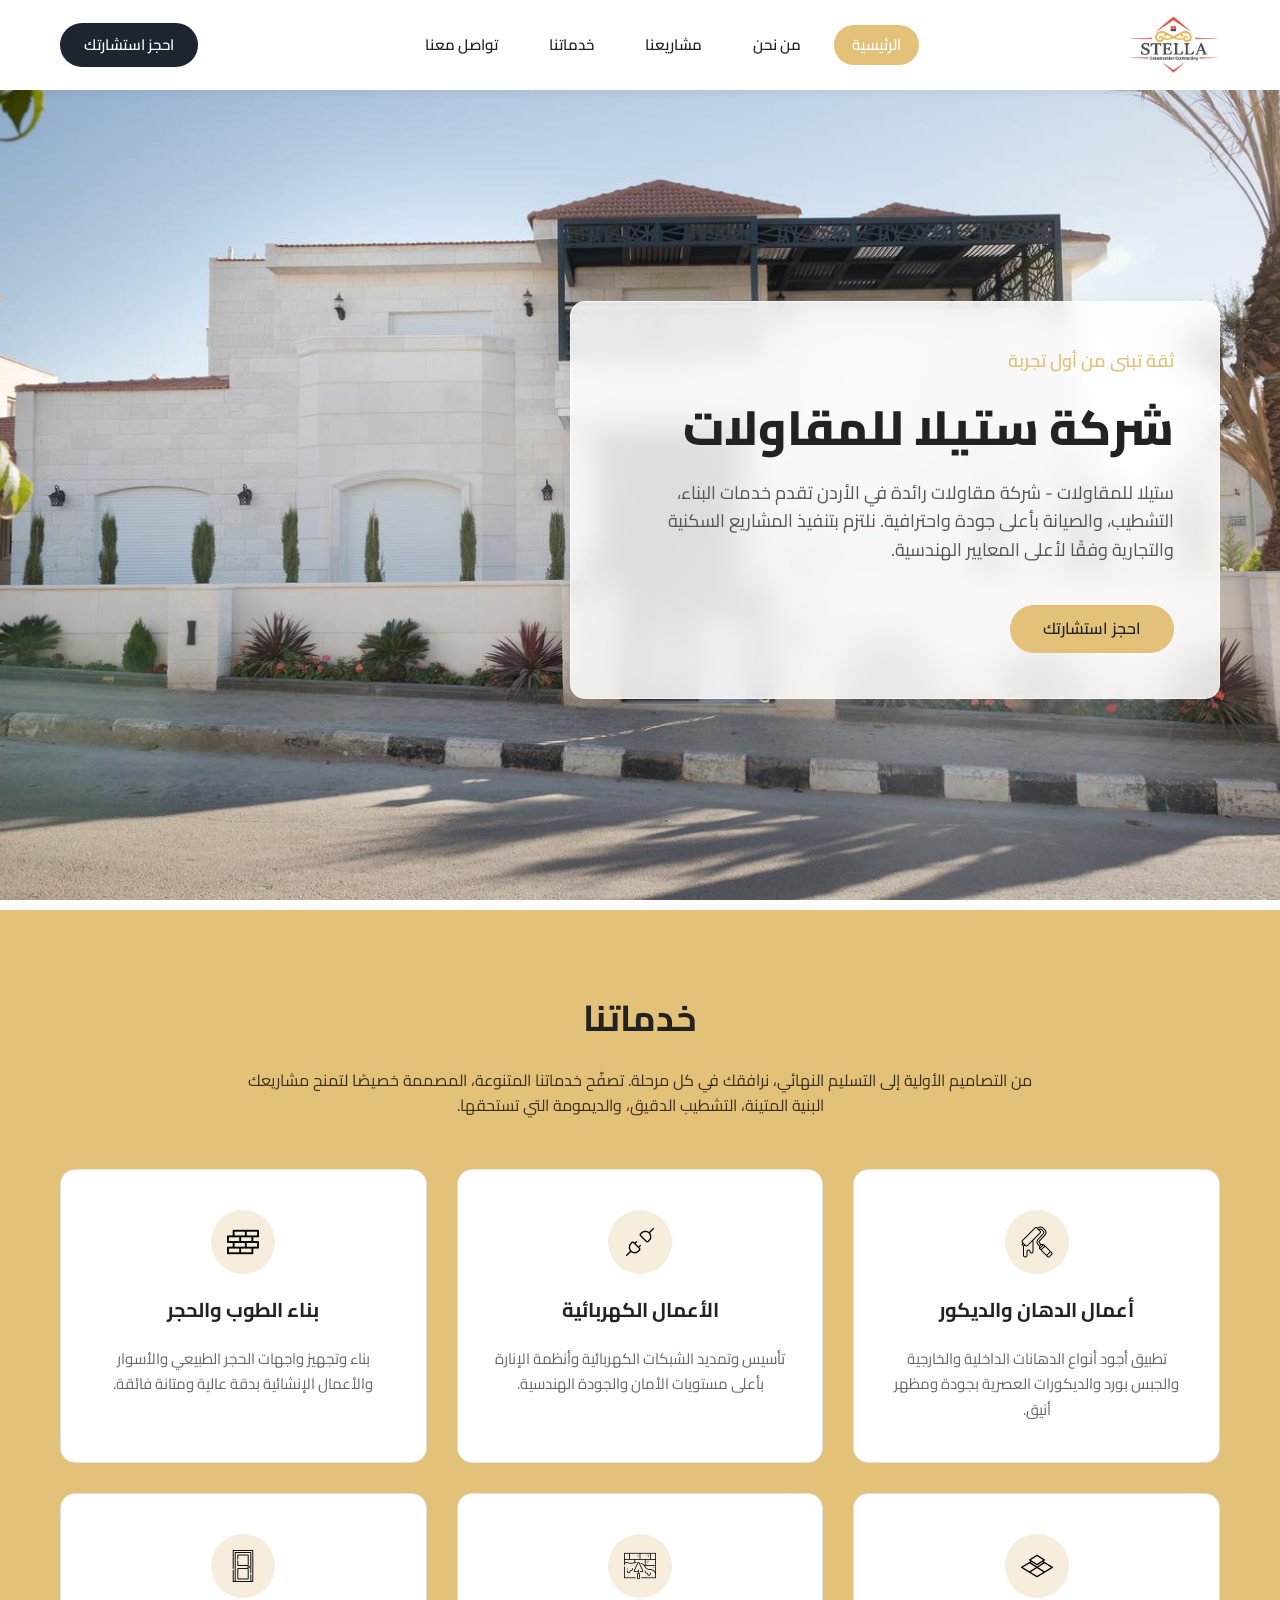
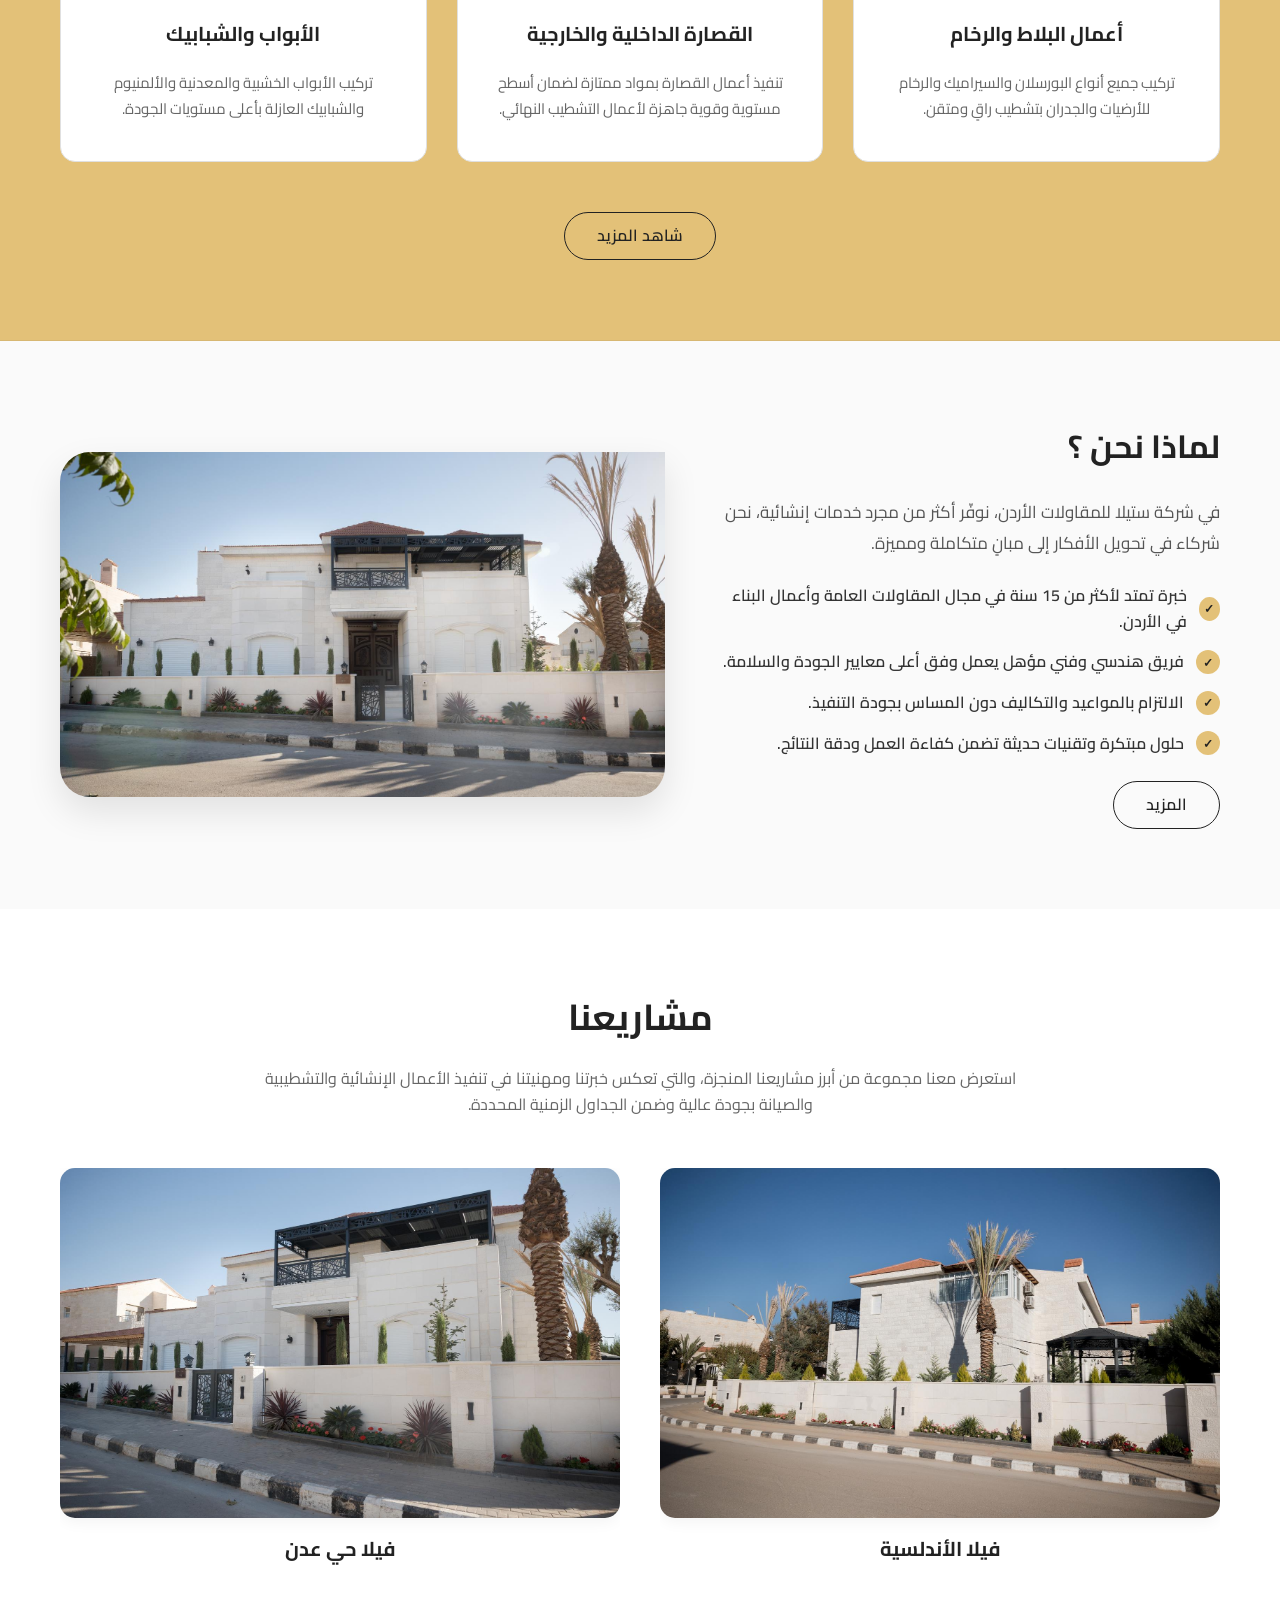
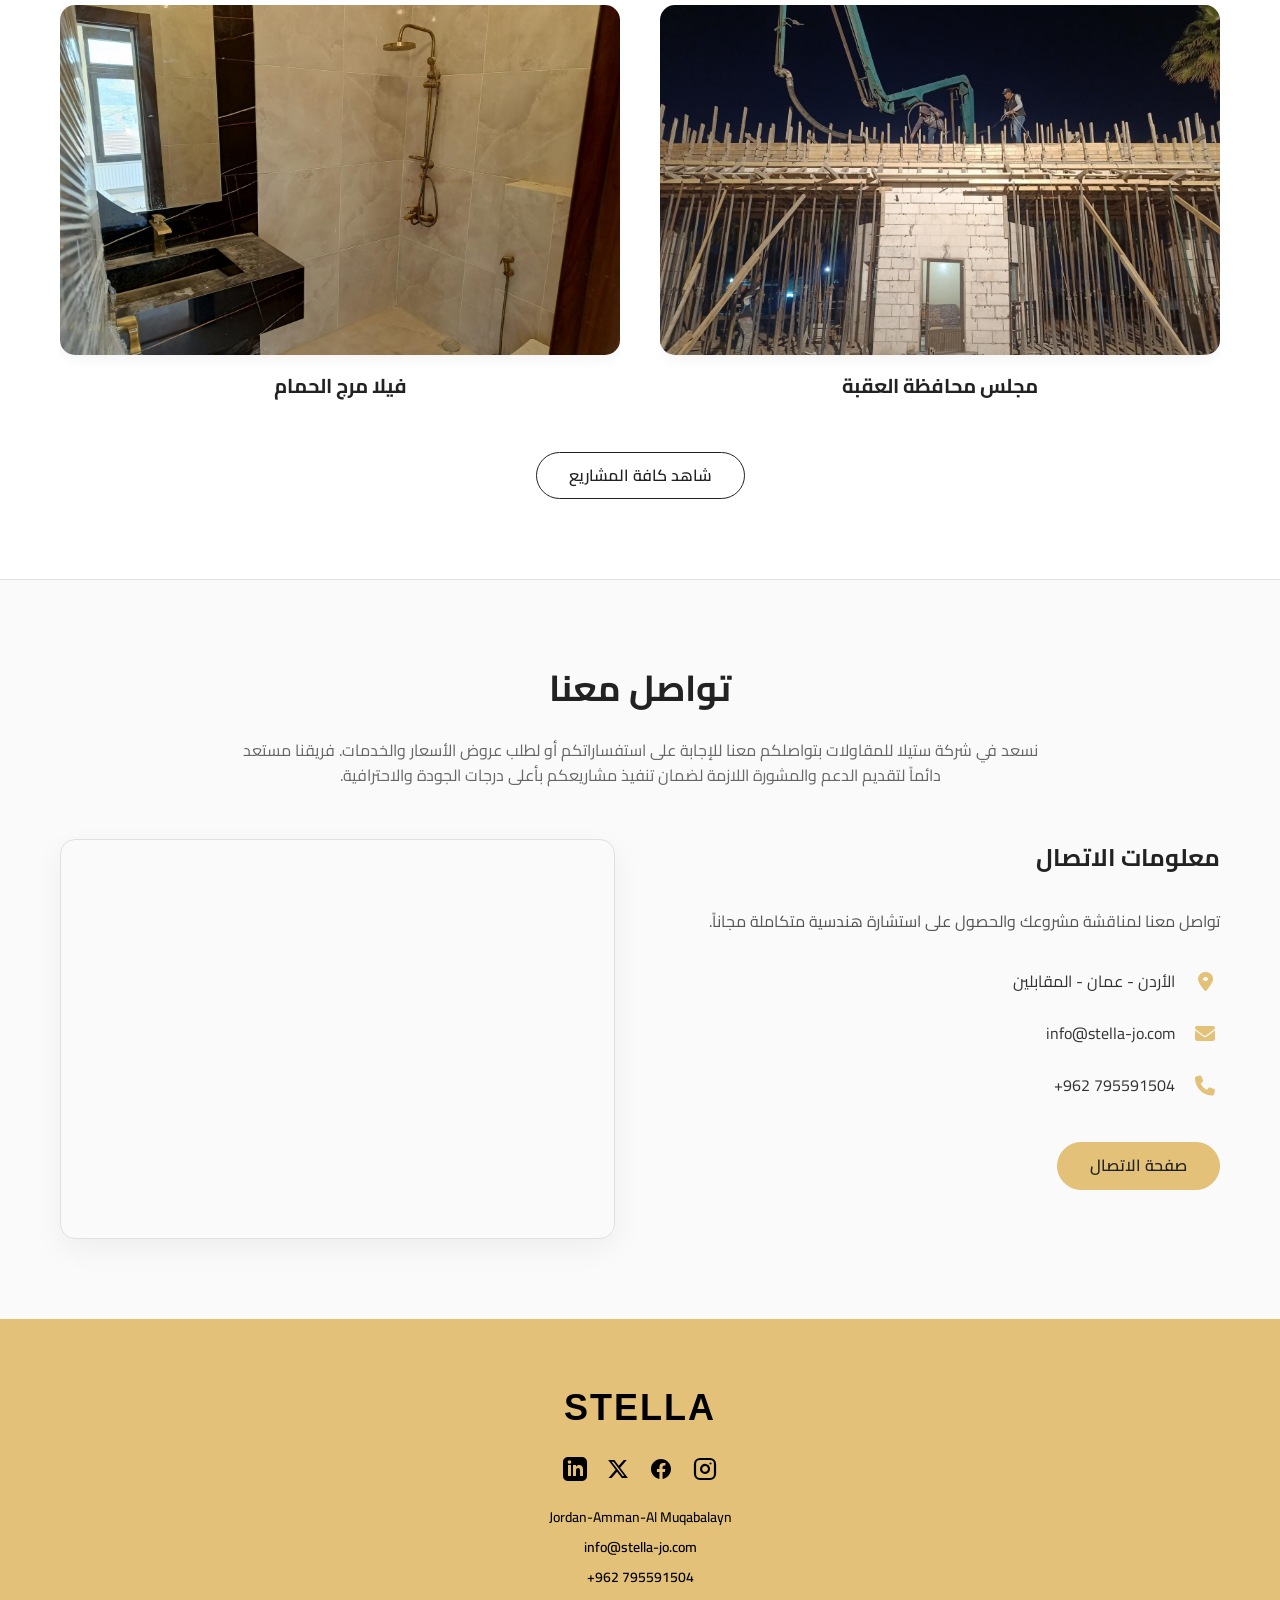
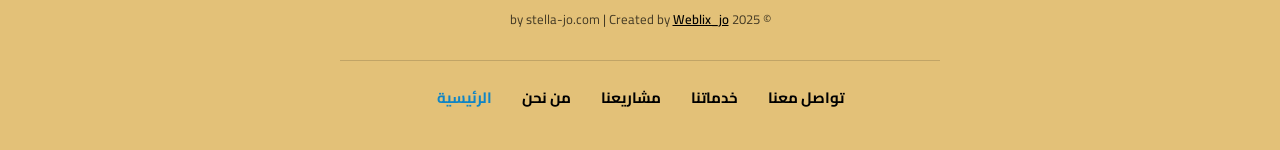
==== index.html @ 6f38a1fe "first commit" ====
<!DOCTYPE html>
<html lang="ar" dir="rtl">
<head>
    <meta charset="UTF-8">
    <meta name="google-site-verification" content="pe7D3dU-62Nb_rDDzUlUPhvnsoC9Uukw9pT2M3aOP5E" />
    <!-- SEO & Canonical Link -->
    <link rel="canonical" href="https://stella-jo.com/">

    <!-- Open Graph / Facebook -->
    <meta property="og:type" content="website">
    <meta property="og:url" content="https://stella-jo.com/">
    <meta property="og:title" content="ستيلا للمقاولات | stella contracting">
    <meta property="og:description" content="ستيلا للمقاولات خبرة موثوقة في بناء الفلل، صيانة المباني، وتنفيذ المشاريع و المقاولات العامة بجودة عالية، مما يجعلها من أفضل شركات المقاولات بالأردن">
    <meta property="og:image" content="https://stella-jo.com/assets/images/logo.png">

    <!-- Twitter -->
    <meta property="twitter:card" content="summary_large_image">
    <meta property="twitter:url" content="https://stella-jo.com/">
    <meta property="twitter:title" content="ستيلا للمقاولات | stella contracting">
    <meta property="twitter:description" content="ستيلا للمقاولات خبرة موثوقة في بناء الفلل، صيانة المباني، وتنفيذ المشاريع و المقاولات العامة بجودة عالية، مما يجعلها من أفضل شركات المقاولات بالأردن">
    <meta property="twitter:image" content="https://stella-jo.com/assets/images/logo.png">
    <!-- JSON-LD Structured Data (LocalBusiness Schema) -->
    <script type="application/ld+json">
    {
      "@context": "https://schema.org",
      "@type": "LocalBusiness",
      "name": "شركة ستيلا للمقاولات العامة",
      "image": "https://stella-jo.com/assets/images/logo.png",
      "url": "https://stella-jo.com/",
      "telephone": "+962795591504",
      "email": "info@stella-jo.com",
      "priceRange": "$$",
      "address": {
        "@type": "PostalAddress",
        "streetAddress": "المقابلين",
        "addressLocality": "عمان",
        "addressCountry": "JO"
      },
      "geo": {
        "@type": "GeoCoordinates",
        "latitude": 31.91718,
        "longitude": 35.93343
      },
      "openingHoursSpecification": {
        "@type": "OpeningHoursSpecification",
        "dayOfWeek": [
          "Saturday",
          "Sunday",
          "Monday",
          "Tuesday",
          "Wednesday",
          "Thursday"
        ],
        "opens": "08:00",
        "closes": "17:00"
      },
      "sameAs": [
        "https://www.facebook.com",
        "https://www.instagram.com",
        "https://www.linkedin.com"
      ]
    }
    </script>
    <meta name="viewport" content="width=device-width, initial-scale=1.0">
    <title>ستيلا للمقاولات | stella contracting</title>
    <meta name="description" content="ستيلا للمقاولات خبرة موثوقة في بناء الفلل، صيانة المباني، وتنفيذ المشاريع و المقاولات العامة بجودة عالية، مما يجعلها من أفضل شركات المقاولات بالأردن">
    <link rel="icon" type="image/png" href="assets/images/logo.png">
    
    <!-- CSS Style -->
    <link rel="stylesheet" href="index.css">
    
    <!-- FontAwesome for Icons -->
    <link rel="stylesheet" href="https://cdnjs.cloudflare.com/ajax/libs/font-awesome/6.4.0/css/all.min.css">
</head>
<body>

    <!-- Header Navigation -->
    <header>
        <div class="container nav-container">
            <div class="logo">
                <a href="index.html">
                    <img src="assets/images/logo.png" alt="ستيلا للمقاولات">
                </a>
            </div>
            
            <button class="nav-toggle" aria-label="Toggle Navigation">
                <span></span>
                <span></span>
                <span></span>
            </button>
            
            <nav class="nav-menu">
                <a href="index.html" class="nav-link active">الرئيسية</a>
                <a href="about-us.html" class="nav-link">من نحن</a>
                <a href="our-project.html" class="nav-link">مشاريعنا</a>
                <a href="services.html" class="nav-link">خدماتنا</a>
                <a href="countact-us.html" class="nav-link">تواصل معنا</a>
            </nav>

            <div class="header-btn">
                <a href="countact-us.html" class="btn-header">احجز استشارتك</a>
            </div>
        </div>
    </header>

    <!-- Hero Section -->
    <section class="hero">
        <div class="container">
            <div class="hero-content">
                <span class="hero-tagline">ثقة تبنى من أول تجربة</span>
                <h1 class="hero-title">شركة ستيلا للمقاولات</h1>
                <p class="hero-description">ستيلا للمقاولات - شركة مقاولات رائدة في الأردن تقدم خدمات البناء، التشطيب، والصيانة بأعلى جودة واحترافية. نلتزم بتنفيذ المشاريع السكنية والتجارية وفقًا لأعلى المعايير الهندسية.</p>
                <div>
                    <a href="countact-us.html" class="btn btn-accent">احجز استشارتك</a>
                </div>
            </div>
        </div>
    </section>

    <!-- Services Section -->
    <section class="services-section">
        <div class="container">
            <h2 class="section-title">خدماتنا</h2>
            <p class="section-subtitle">من التصاميم الأولية إلى التسليم النهائي، نرافقك في كل مرحلة. تصفّح خدماتنا المتنوعة، المصممة خصيصًا لتمنح مشاريعك البنية المتينة، التشطيب الدقيق، والديمومة التي تستحقها.</p>
            
            <div class="services-grid">
                <a href="services.html#painting-decor" class="service-card">
                    <div class="service-icon">
                        <img loading="lazy" src="assets/images/paint-roller.png" alt="أعمال الدهان والديكور">
                    </div>
                    <h3 class="service-title">أعمال الدهان والديكور</h3>
                    <p class="service-description">تطبيق أجود أنواع الدهانات الداخلية والخارجية والجبس بورد والديكورات العصرية بجودة ومظهر أنيق.</p>
                </a>
                
                <a href="services.html#mep-works" class="service-card">
                    <div class="service-icon">
                        <img loading="lazy" src="assets/images/plug.png" alt="الأعمال الكهربائية">
                    </div>
                    <h3 class="service-title">الأعمال الكهربائية</h3>
                    <p class="service-description">تأسيس وتمديد الشبكات الكهربائية وأنظمة الإنارة بأعلى مستويات الأمان والجودة الهندسية.</p>
                </a>
                
                <a href="services.html#stone-masonry" class="service-card">
                    <div class="service-icon">
                        <img loading="lazy" src="assets/images/brick-wall.png" alt="بناء الطوب والحجر">
                    </div>
                    <h3 class="service-title">بناء الطوب والحجر</h3>
                    <p class="service-description">بناء وتجهيز واجهات الحجر الطبيعي والأسوار والأعمال الإنشائية بدقة عالية ومتانة فائقة.</p>
                </a>
                
                <a href="services.html#tiling-marble" class="service-card">
                    <div class="service-icon">
                        <img loading="lazy" src="assets/images/tiles.png" alt="أعمال البلاط والرخام">
                    </div>
                    <h3 class="service-title">أعمال البلاط والرخام</h3>
                    <p class="service-description">تركيب جميع أنواع البورسلان والسيراميك والرخام للأرضيات والجدران بتشطيب راقٍ ومتقن.</p>
                </a>
                
                <a href="services.html#plastering-works" class="service-card">
                    <div class="service-icon">
                        <img loading="lazy" src="assets/images/plastering.png" alt="القصارة الداخلية والخارجية">
                    </div>
                    <h3 class="service-title">القصارة الداخلية والخارجية</h3>
                    <p class="service-description">تنفيذ أعمال القصارة بمواد ممتازة لضمان أسطح مستوية وقوية جاهزة لأعمال التشطيب النهائي.</p>
                </a>
                
                <a href="services.html#doors-windows" class="service-card">
                    <div class="service-icon">
                        <img loading="lazy" src="assets/images/door.png" alt="الأبواب والشبابيك">
                    </div>
                    <h3 class="service-title">الأبواب والشبابيك</h3>
                    <p class="service-description">تركيب الأبواب الخشبية والمعدنية والألمنيوم والشبابيك العازلة بأعلى مستويات الجودة.</p>
                </a>
            </div>
            
            <div style="text-align: center; margin-top: 50px;">
                <a href="services.html" class="btn">شاهد المزيد</a>
            </div>
        </div>
    </section>

    <!-- Why Us Section -->
    <section class="why-us-section" style="background-color: var(--bg-light);">
        <div class="container why-us-container">
            <div class="why-us-content">
                <h2 class="why-us-title">لماذا نحن ؟</h2>
                <p class="why-us-text">في شركة ستيلا للمقاولات الأردن، نوفّر أكثر من مجرد خدمات إنشائية، نحن شركاء في تحويل الأفكار إلى مبانٍ متكاملة ومميزة.</p>
                <div class="why-us-list">
                    <div class="why-us-list-item">خبرة تمتد لأكثر من 15 سنة في مجال المقاولات العامة وأعمال البناء في الأردن.</div>
                    <div class="why-us-list-item">فريق هندسي وفني مؤهل يعمل وفق أعلى معايير الجودة والسلامة.</div>
                    <div class="why-us-list-item">الالتزام بالمواعيد والتكاليف دون المساس بجودة التنفيذ.</div>
                    <div class="why-us-list-item">حلول مبتكرة وتقنيات حديثة تضمن كفاءة العمل ودقة النتائج.</div>
                </div>
                <div>
                    <a href="about-us.html" class="btn">المزيد</a>
                </div>
            </div>
            
            <div class="why-us-image">
                <img loading="lazy" src="assets/images/why-us.jpg" alt="لماذا ستيلا للمقاولات">
            </div>
        </div>
    </section>

    <!-- Projects Section -->
    <section class="projects-section">
        <div class="container">
            <h2 class="section-title">مشاريعنا</h2>
            <p class="section-subtitle">استعرض معنا مجموعة من أبرز مشاريعنا المنجزة، والتي تعكس خبرتنا ومهنيتنا في تنفيذ الأعمال الإنشائية والتشطيبية والصيانة بجودة عالية وضمن الجداول الزمنية المحددة.</p>
            
            <div class="projects-grid">
                <a href="our-project.html" class="project-card">
                    <div class="project-image">
                        <img loading="lazy" src="assets/images/project-andalusya.jpg" alt="فيلا الأندلسية">
                    </div>
                    <h3 class="project-title">فيلا الأندلسية</h3>
                </a>
                
                <a href="our-project.html" class="project-card">
                    <div class="project-image">
                        <img loading="lazy" src="assets/images/project-aden.jpg" alt="فيلا حي عدن">
                    </div>
                    <h3 class="project-title">فيلا حي عدن</h3>
                </a>
                
                <a href="our-project.html" class="project-card">
                    <div class="project-image">
                        <img loading="lazy" src="assets/images/project-aqaba.jpg" alt="مجلس محافظة العقبة">
                    </div>
                    <h3 class="project-title">مجلس محافظة العقبة</h3>
                </a>
                
                <a href="our-project.html" class="project-card">
                    <div class="project-image">
                        <img loading="lazy" src="assets/images/project-marj-hamam.jpg" alt="فيلا مرج الحمام">
                    </div>
                    <h3 class="project-title">فيلا مرج الحمام</h3>
                </a>
            </div>
            
            <div style="text-align: center; margin-top: 50px;">
                <a href="our-project.html" class="btn">شاهد كافة المشاريع</a>
            </div>
        </div>
    </section>

    <!-- Contact Section -->
    <section class="contact-section" style="background-color: var(--bg-light); border-top: 1px solid var(--border-color);">
        <div class="container">
            <h2 class="section-title">تواصل معنا</h2>
            <p class="section-subtitle">نسعد في شركة ستيلا للمقاولات بتواصلكم معنا للإجابة على استفساراتكم أو لطلب عروض الأسعار والخدمات. فريقنا مستعد دائماً لتقديم الدعم والمشورة اللازمة لضمان تنفيذ مشاريعكم بأعلى درجات الجودة والاحترافية.</p>
            
            <div class="contact-container">
                <div class="contact-info-side">
                    <h3 style="font-size: 24px; font-weight: 700; color: var(--primary-color);">معلومات الاتصال</h3>
                    <p class="contact-text">تواصل معنا لمناقشة مشروعك والحصول على استشارة هندسية متكاملة مجاناً.</p>
                    
                    <div class="contact-details">
                        <div class="contact-detail-item">
                            <span class="contact-detail-icon"><i class="fa-solid fa-location-dot"></i></span>
                            <span>الأردن - عمان - المقابلين</span>
                        </div>
                        <div class="contact-detail-item">
                            <span class="contact-detail-icon"><i class="fa-solid fa-envelope"></i></span>
                            <a href="mailto:info@stella-jo.com">info@stella-jo.com</a>
                        </div>
                        <div class="contact-detail-item">
                            <span class="contact-detail-icon"><i class="fa-solid fa-phone"></i></span>
                            <a href="tel:+962795591504" style="direction: ltr; display: inline-block;">+962 795591504</a>
                        </div>
                    </div>
                    
                    <div style="margin-top: 10px;">
                        <a href="countact-us.html" class="btn btn-accent">صفحة الاتصال</a>
                    </div>
                </div>
                
                <div class="map-container">
                    <!-- Standard Embedded Map for المقابلين/Amman near AlHanan hospital -->
                    <iframe src="https://www.google.com/maps/embed?pb=!1m18!1m12!1m3!1d3386.443187216654!2d35.9189033!3d31.9216091!2m3!1f0!2f0!3f0!3m2!1i1024!2i768!4f13.1!3m3!1m2!1s0x151b17d84d166827%3A0xe5c35ca9de40b466!2z2KfZhNmF2YLYp9io2YTZitmG2YAg2LnZhdmD2KfZhtiMINin2YTYo9ix2K_ZhtmK!5e0!3m2!1sar!2sjo!4v1719875151504!5m2!1sar!2sjo" allowfullscreen="" loading="lazy" referrerpolicy="no-referrer-when-downgrade"></iframe>
                </div>
            </div>
        </div>
    </section>

    <!-- Footer -->
    <footer></footer>

    <!-- Navigation & Scroll Script -->
    <script>
        // Mobile Menu toggle
        const navToggle = document.querySelector('.nav-toggle');
        const navMenu = document.querySelector('.nav-menu');
        
        navToggle.addEventListener('click', () => {
            navMenu.classList.toggle('active');
            navToggle.classList.toggle('active');
        });
        
        document.addEventListener('click', (e) => {
            if (!navToggle.contains(e.target) && !navMenu.contains(e.target)) {
                navMenu.classList.remove('active');
                navToggle.classList.remove('active');
            }
        });

        // Smart Header scroll reveal
        let lastScrollY = window.scrollY;
        const header = document.querySelector('header');
        
        window.addEventListener('scroll', () => {
            if (window.scrollY > lastScrollY && window.scrollY > 150) {
                // Scroll Down - hide header
                header.classList.add('header-hidden');
            } else {
                // Scroll Up - show header
                header.classList.remove('header-hidden');
            }
            lastScrollY = window.scrollY;
        });
    </script>
    <script src="footer.js"></script>
</body>
</html>
---- index.css ----
@import url('https://fonts.googleapis.com/css2?family=Cairo:wght@300;400;500;600;700;800&display=swap');

/* Global variables */
:root {
    --primary-color: #222222;
    --accent-color: #e3c178;
    --accent-light: #f7eddc;
    --text-color: #333333;
    --bg-white: #ffffff;
    --bg-light: #fafafa;
    --border-color: #e0e0e0;
    --font-family: 'Cairo', sans-serif;
    --transition-speed: 0.3s;
    --border-radius-lg: 30px;
    --border-radius-md: 15px;
    --border-radius-sm: 8px;
}

/* Base resets */
html {
    scroll-behavior: smooth;
}

* {
    margin: 0;
    padding: 0;
    box-sizing: border-box;
    font-family: var(--font-family);
}

body {
    color: var(--text-color);
    background-color: var(--bg-white);
    line-height: 1.6;
    direction: rtl;
    text-align: right;
    padding-top: 90px;
}

input, select, textarea, button {
    font-family: var(--font-family);
}

a {
    color: inherit;
    text-decoration: none;
    transition: all var(--transition-speed) ease;
}

ul {
    list-style: none;
}

img {
    max-width: 100%;
    height: auto;
    display: block;
}

.container {
    width: 100%;
    max-width: 1200px;
    margin: 0 auto;
    padding: 0 20px;
}

section {
    padding: 80px 0;
}

/* Header & Navigation */
header {
    background-color: var(--bg-white);
    box-shadow: 0 2px 10px rgba(0, 0, 0, 0.05);
    position: fixed;
    top: 0;
    left: 0;
    width: 100%;
    z-index: 1000;
    transition: transform 0.4s cubic-bezier(0.16, 1, 0.3, 1);
}

header.header-hidden {
    transform: translateY(-100%);
}

.nav-container {
    display: flex;
    justify-content: space-between;
    align-items: center;
    height: 90px;
}

.logo a {
    display: flex;
    align-items: center;
}

.logo img {
    height: 65px;
    width: auto;
    object-fit: contain;
}

.nav-menu {
    display: flex;
    align-items: center;
    gap: 15px;
}

.nav-link {
    font-size: 15px;
    font-weight: 600;
    color: var(--primary-color);
    padding: 8px 18px;
    border-radius: 50px;
    transition: all var(--transition-speed) ease;
}

.nav-link:hover {
    color: var(--accent-color);
}

.nav-link.active {
    background-color: var(--accent-color);
    color: var(--bg-white) !important;
}

.header-btn {
    display: flex;
    justify-content: flex-end;
}

.btn-header {
    display: inline-block;
    padding: 10px 24px;
    background-color: #1e2530; /* dark navy background from screenshot */
    color: var(--bg-white);
    font-size: 15px;
    font-weight: 600;
    border-radius: 50px;
    transition: all var(--transition-speed) ease;
}

.btn-header:hover {
    background-color: var(--accent-color);
    color: var(--primary-color);
}

.nav-toggle {
    display: none;
    flex-direction: column;
    gap: 6px;
    cursor: pointer;
    background: none;
    border: none;
}

.nav-toggle span {
    display: block;
    width: 28px;
    height: 3px;
    background-color: var(--primary-color);
    transition: all var(--transition-speed) ease;
}

/* Buttons */
.btn {
    display: inline-block;
    padding: 10px 32px;
    border: 1px solid var(--primary-color);
    border-radius: 50px;
    font-size: 16px;
    font-weight: 600;
    background-color: transparent;
    color: var(--primary-color);
    cursor: pointer;
    transition: all var(--transition-speed) ease;
    text-align: center;
}

.btn:hover {
    background-color: var(--primary-color);
    color: var(--bg-white);
}

.btn-accent {
    background-color: var(--accent-color);
    border-color: var(--accent-color);
    color: var(--primary-color);
}

.btn-accent:hover {
    background-color: var(--primary-color);
    border-color: var(--primary-color);
    color: var(--bg-white);
}

/* Titles */
.section-title {
    font-size: 36px;
    font-weight: 700;
    color: var(--primary-color);
    margin-bottom: 20px;
    text-align: center;
    position: relative;
}

.section-subtitle {
    font-size: 16px;
    color: #666666;
    max-width: 800px;
    margin: 0 auto 50px auto;
    text-align: center;
}

/* Hero Section */
.hero {
    background-color: var(--bg-light);
    padding: 120px 0;
    min-height: calc(100vh - 80px);
    display: flex;
    align-items: center;
    background-image: url('assets/images/why-us.jpg');
    background-size: cover;
    background-position: center;
    background-attachment: fixed;
}

.hero-content {
    max-width: 650px;
    display: flex;
    flex-direction: column;
    gap: 20px;
    background-color: rgba(255, 255, 255, 0.85);
    backdrop-filter: blur(12px);
    -webkit-backdrop-filter: blur(12px);
    padding: 45px;
    border-radius: var(--border-radius-md);
    border: 1px solid rgba(255, 255, 255, 0.6);
    box-shadow: 0 15px 35px rgba(0, 0, 0, 0.08);
}

.hero-tagline {
    font-size: 18px;
    font-weight: 600;
    color: var(--accent-color);
    text-transform: uppercase;
}

.hero-title {
    font-size: 48px;
    font-weight: 800;
    color: var(--primary-color);
    line-height: 1.3;
}

.hero-description {
    font-size: 18px;
    color: #555555;
    margin-bottom: 20px;
}

.services-section {
    background-color: var(--accent-color);
    border-bottom: 1px solid rgba(0, 0, 0, 0.05);
}

.services-section .section-title {
    color: var(--primary-color);
}

.services-section .section-subtitle {
    color: rgba(0, 0, 0, 0.75);
}

/* Services section on Home & Services Page */
.services-grid {
    display: grid;
    grid-template-columns: repeat(auto-fit, minmax(320px, 1fr));
    gap: 30px;
}

.service-card {
    background-color: var(--bg-white);
    border: 1px solid var(--border-color);
    border-radius: var(--border-radius-md);
    padding: 40px 30px;
    transition: all var(--transition-speed) ease;
    display: flex;
    flex-direction: column;
    align-items: center;
    text-align: center;
    gap: 20px;
    scroll-margin-top: 110px;
}

.service-card:hover {
    transform: translateY(-5px);
    box-shadow: 0 10px 30px rgba(0, 0, 0, 0.05);
    border-color: var(--accent-color);
}

.service-icon {
    width: 64px;
    height: 64px;
    background-color: var(--accent-light);
    border-radius: 50%;
    display: flex;
    align-items: center;
    justify-content: center;
    padding: 16px;
}

.service-icon img {
    width: 100%;
    height: 100%;
    object-fit: contain;
}

.service-title {
    font-size: 20px;
    font-weight: 700;
    color: var(--primary-color);
}

.service-description {
    font-size: 15px;
    color: #666666;
    line-height: 1.7;
}

/* Why Us Section */
.why-us-container {
    display: grid;
    grid-template-columns: 1fr 1.2fr;
    gap: 50px;
    align-items: center;
}

.why-us-content {
    display: flex;
    flex-direction: column;
    gap: 25px;
}

.why-us-title {
    font-size: 32px;
    font-weight: 700;
    color: var(--primary-color);
}

.why-us-text {
    font-size: 17px;
    color: #555555;
    line-height: 1.8;
}

.why-us-list {
    display: flex;
    flex-direction: column;
    gap: 15px;
}

.why-us-list-item {
    display: flex;
    align-items: center;
    gap: 12px;
    font-size: 16px;
    font-weight: 600;
}

.why-us-list-item::before {
    content: '✓';
    display: inline-flex;
    align-items: center;
    justify-content: center;
    width: 24px;
    height: 24px;
    background-color: var(--accent-color);
    color: var(--primary-color);
    border-radius: 50%;
    font-size: 12px;
    font-weight: bold;
}

.why-us-image {
    position: relative;
    border-radius: var(--border-radius-lg) 0 var(--border-radius-lg) var(--border-radius-lg);
    overflow: hidden;
    box-shadow: 0 15px 35px rgba(0, 0, 0, 0.1);
}

.why-us-image img {
    width: 100%;
    height: auto;
    display: block;
    transition: transform var(--transition-speed) ease;
}

.why-us-image:hover img {
    transform: scale(1.05);
}

/* Projects grid */
.projects-grid {
    display: grid;
    grid-template-columns: repeat(auto-fit, minmax(450px, 1fr));
    gap: 40px;
}

.project-card {
    background-color: var(--bg-white);
    overflow: hidden;
    display: flex;
    flex-direction: column;
    gap: 15px;
}

.project-image {
    border-radius: var(--border-radius-md);
    overflow: hidden;
    aspect-ratio: 16 / 10;
    box-shadow: 0 4px 15px rgba(0,0,0,0.05);
}

.project-image img {
    width: 100%;
    height: 100%;
    object-fit: cover;
    transition: transform 0.5s ease;
}

.project-card:hover .project-image img {
    transform: scale(1.06);
}

.project-title {
    font-size: 20px;
    font-weight: 700;
    color: var(--primary-color);
    text-align: center;
    transition: color var(--transition-speed) ease;
}

.project-card:hover .project-title {
    color: var(--accent-color);
}

/* Statistics section (About Page) */
.stats-section {
    background-color: var(--bg-light);
    border-top: 1px solid var(--border-color);
    border-bottom: 1px solid var(--border-color);
    padding: 60px 0;
}

.stats-grid {
    display: grid;
    grid-template-columns: repeat(3, 1fr);
    gap: 30px;
    text-align: center;
}

.stat-item {
    display: flex;
    flex-direction: column;
    gap: 10px;
}

.stat-number {
    font-size: 48px;
    font-weight: 800;
    color: var(--accent-color);
}

.stat-label {
    font-size: 18px;
    font-weight: 600;
    color: var(--primary-color);
}

/* Contact Info & Map (Contact Page / Section) */
.contact-container {
    display: grid;
    grid-template-columns: 1fr 1fr;
    gap: 50px;
}

.contact-info-side {
    display: flex;
    flex-direction: column;
    gap: 30px;
}

.contact-text {
    font-size: 16px;
    color: #555555;
    line-height: 1.8;
}

.contact-details {
    display: flex;
    flex-direction: column;
    gap: 20px;
}

.contact-detail-item {
    display: flex;
    align-items: center;
    gap: 15px;
    font-size: 16px;
}

.contact-detail-icon {
    font-size: 20px;
    color: var(--accent-color);
    width: 30px;
    text-align: center;
}

.map-container {
    border-radius: var(--border-radius-md);
    overflow: hidden;
    box-shadow: 0 10px 30px rgba(0, 0, 0, 0.05);
    height: 400px;
    border: 1px solid var(--border-color);
}

.map-container iframe {
    width: 100%;
    height: 100%;
    border: 0;
}

/* Team section */
.team-grid {
    display: grid;
    grid-template-columns: repeat(auto-fit, minmax(280px, 1fr));
    gap: 40px;
    justify-content: center;
}

.team-card {
    background-color: var(--bg-white);
    border: 1px solid var(--border-color);
    border-radius: var(--border-radius-md);
    padding: 30px;
    text-align: center;
    display: flex;
    flex-direction: column;
    align-items: center;
    gap: 15px;
    box-shadow: 0 4px 15px rgba(0, 0, 0, 0.02);
}

.team-avatar {
    width: 100px;
    height: 100px;
    background-color: var(--accent-light);
    border-radius: 50%;
    display: flex;
    align-items: center;
    justify-content: center;
    font-size: 36px;
    color: var(--accent-color);
    font-weight: 700;
}

.team-name {
    font-size: 20px;
    font-weight: 700;
    color: var(--primary-color);
}

.team-role {
    font-size: 15px;
    color: #666666;
    font-weight: 600;
}

/* Footer style */
footer {
    background-color: var(--accent-color);
    color: #000000;
    padding: 60px 0 40px 0;
    width: 100%;
}

.footer-container {
    display: flex;
    flex-direction: column;
    align-items: center;
    gap: 20px;
    text-align: center;
}

.footer-logo {
    font-size: 36px;
    font-weight: 800;
    letter-spacing: 2px;
    color: #000000;
    font-family: sans-serif;
}

.footer-socials {
    display: flex;
    gap: 25px;
    font-size: 22px;
}

.footer-socials a {
    color: #000000;
    transition: transform var(--transition-speed) ease, color var(--transition-speed) ease;
}

.footer-socials a:hover {
    transform: translateY(-3px);
    color: #1085c5;
}

.footer-info {
    display: flex;
    flex-direction: column;
    gap: 8px;
    font-size: 14px;
    font-weight: 500;
}

.footer-info a {
    color: #000000;
    text-decoration: none;
    font-weight: 600;
}

.footer-info a:hover {
    color: #1085c5;
}

.footer-menu {
    display: flex;
    gap: 30px;
    flex-wrap: wrap;
    justify-content: center;
    margin-top: 10px;
    border-top: 1px solid rgba(0, 0, 0, 0.15);
    padding-top: 25px;
    width: 100%;
    max-width: 600px;
}

.footer-menu-link {
    font-size: 15px;
    font-weight: 700;
    color: #000000;
    text-decoration: none;
    transition: color var(--transition-speed) ease;
}

.footer-menu-link:hover {
    color: #1085c5;
}

.footer-menu-link.active {
    color: #1085c5;
    text-decoration: none;
}

.footer-copyright {
    font-size: 13px;
    color: rgba(0, 0, 0, 0.7);
}

.footer-copyright a {
    font-weight: 600;
    color: #000000;
    text-decoration: underline;
}

.footer-copyright a:hover {
    color: #1085c5;
}

/* Responsive CSS */
@media (max-width: 992px) {
    .why-us-container,
    .contact-container {
        grid-template-columns: 1fr;
        gap: 40px;
    }
    
    .why-us-image {
        order: -1;
    }
    
    .nav-toggle {
        display: flex;
    }
    
    .nav-menu {
        position: fixed;
        top: 90px;
        right: -100%;
        width: 80%;
        max-width: 300px;
        height: calc(100vh - 90px);
        background-color: var(--bg-white);
        flex-direction: column;
        padding: 40px;
        box-shadow: -5px 0 15px rgba(0,0,0,0.05);
        transition: right var(--transition-speed) ease;
    }
    
    .nav-menu.active {
        right: 0;
    }
    
    .header-btn {
        display: none;
    }
    
    .projects-grid {
        grid-template-columns: 1fr;
    }
}

@media (max-width: 768px) {
    section {
        padding: 60px 0;
    }
    
    .hero {
        background-image: url('assets/images/why-us.jpg');
        background-attachment: scroll;
    }
    
    .hero-content {
        padding: 25px 20px;
    }
    
    .hero-title {
        font-size: 32px;
    }
    
    .stats-grid {
        grid-template-columns: 1fr;
        gap: 40px;
    }
}

/* Service Detailed Page Styles (Sliders & Layouts) */
.service-detail-section {
    padding: 80px 0;
    border-bottom: 1px solid var(--border-color);
    scroll-margin-top: 110px;
}

.service-detail-section:nth-child(even) {
    background-color: var(--bg-light);
}

.service-detail-title {
    font-size: 32px;
    font-weight: 800;
    color: var(--primary-color);
    text-align: center;
    margin-bottom: 40px;
    position: relative;
}

.service-detail-title::after {
    content: '';
    display: block;
    width: 60px;
    height: 3px;
    background-color: var(--accent-color);
    margin: 15px auto 0 auto;
    border-radius: 2px;
}

.service-detail-container {
    display: flex;
    align-items: center;
    gap: 50px;
    max-width: 1200px;
    margin: 0 auto;
    padding: 0 20px;
}

/* Alternate row layouts on desktop */
.service-detail-section:nth-child(even) .service-detail-container {
    flex-direction: row-reverse;
}

.service-slider-wrapper {
    flex: 1.2;
    min-width: 0;
}

.service-detail-content {
    flex: 1;
    font-size: 17px;
    line-height: 1.8;
    color: var(--text-color);
    text-align: justify;
}

/* Slider CSS */
.service-slider {
    position: relative;
    width: 100%;
    aspect-ratio: 4 / 3;
    border-radius: var(--border-radius-md);
    overflow: hidden;
    box-shadow: 0 8px 30px rgba(0, 0, 0, 0.08);
}

.slides-container {
    width: 100%;
    height: 100%;
    position: relative;
}

.slides-container img {
    position: absolute;
    top: 0;
    left: 0;
    width: 100%;
    height: 100%;
    object-fit: cover;
    opacity: 0;
    transition: opacity 0.5s ease-in-out;
    z-index: 1;
}

.slides-container img.active {
    opacity: 1;
    z-index: 2;
}

/* Slider Buttons */
.slider-btn {
    position: absolute;
    top: 50%;
    transform: translateY(-50%);
    width: 45px;
    height: 45px;
    border-radius: 50%;
    background-color: rgba(255, 255, 255, 0.9);
    border: none;
    cursor: pointer;
    z-index: 10;
    display: flex;
    align-items: center;
    justify-content: center;
    font-size: 16px;
    color: var(--primary-color);
    box-shadow: 0 4px 10px rgba(0, 0, 0, 0.1);
    transition: all var(--transition-speed) ease;
}

.slider-btn:hover {
    background-color: var(--primary-color);
    color: var(--bg-white);
}

.slider-btn.prev {
    left: 20px;
}

.slider-btn.next {
    right: 20px;
}

/* Slider Dots */
.slider-dots {
    position: absolute;
    bottom: 20px;
    left: 50%;
    transform: translateX(-50%);
    display: flex;
    gap: 8px;
    z-index: 10;
}

.slider-dots .dot {
    width: 10px;
    height: 10px;
    border-radius: 50%;
    background-color: rgba(255, 255, 255, 0.5);
    cursor: pointer;
    transition: all var(--transition-speed) ease;
}

.slider-dots .dot.active {
    background-color: var(--bg-white);
    transform: scale(1.2);
}

/* Responsive details */
@media (max-width: 992px) {
    .service-detail-container {
        flex-direction: column !important;
        gap: 30px;
    }
    
    .service-slider-wrapper,
    .service-detail-content {
        width: 100%;
    }
    
    .service-detail-title {
        font-size: 26px;
    }
    
    .service-detail-content {
        font-size: 16px;
        text-align: right;
    }
}
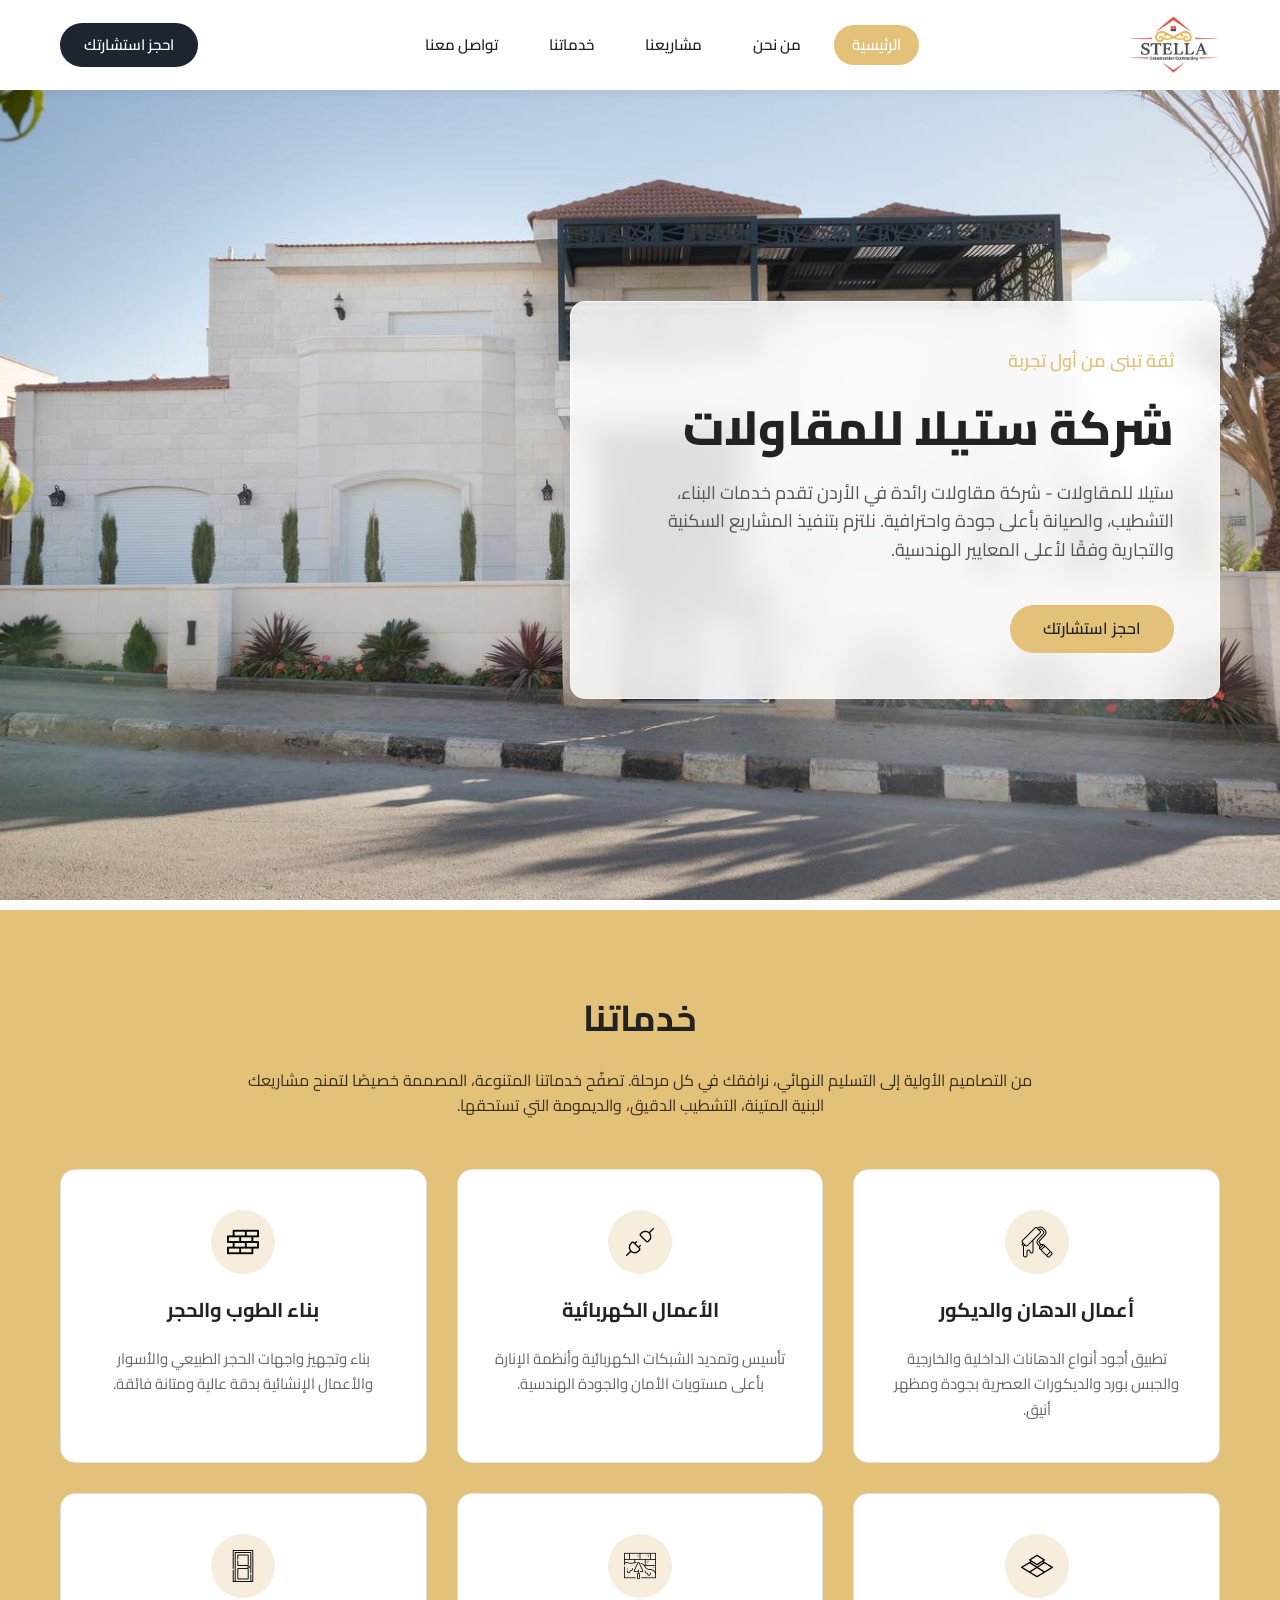
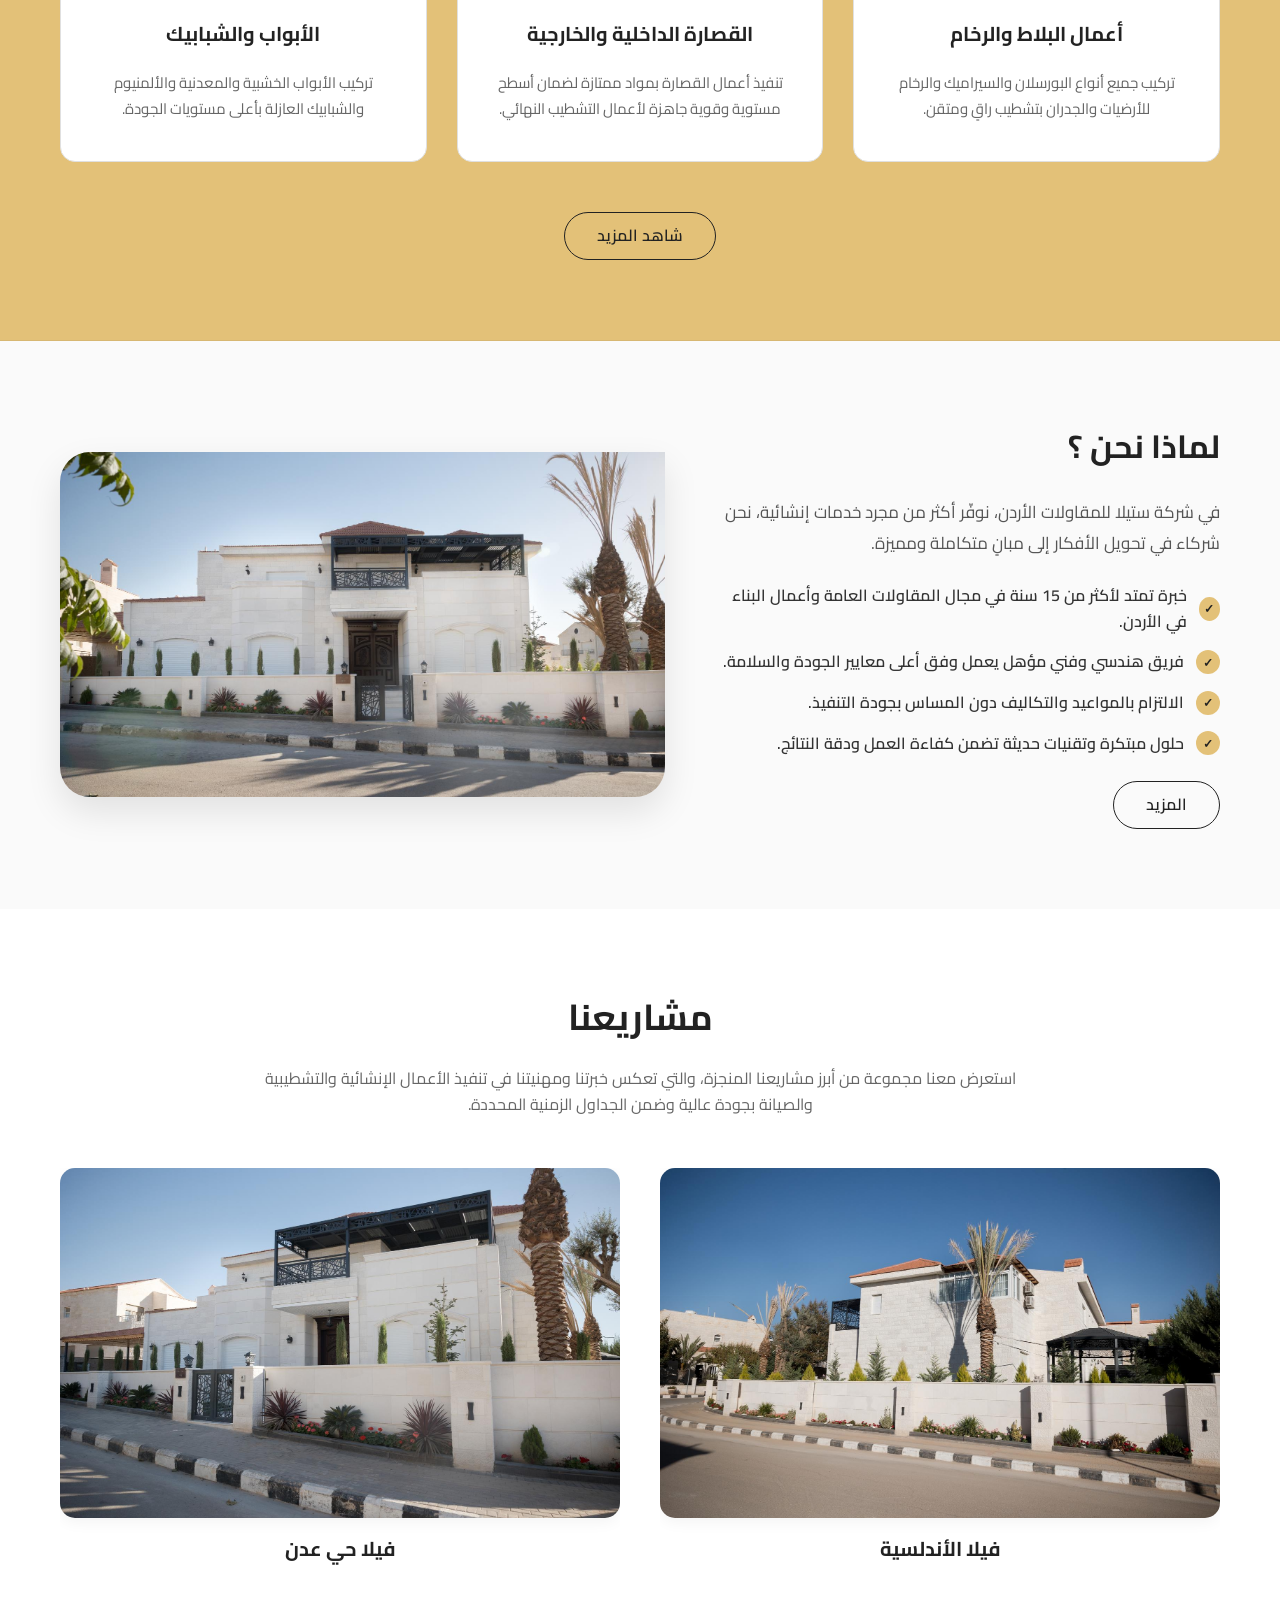
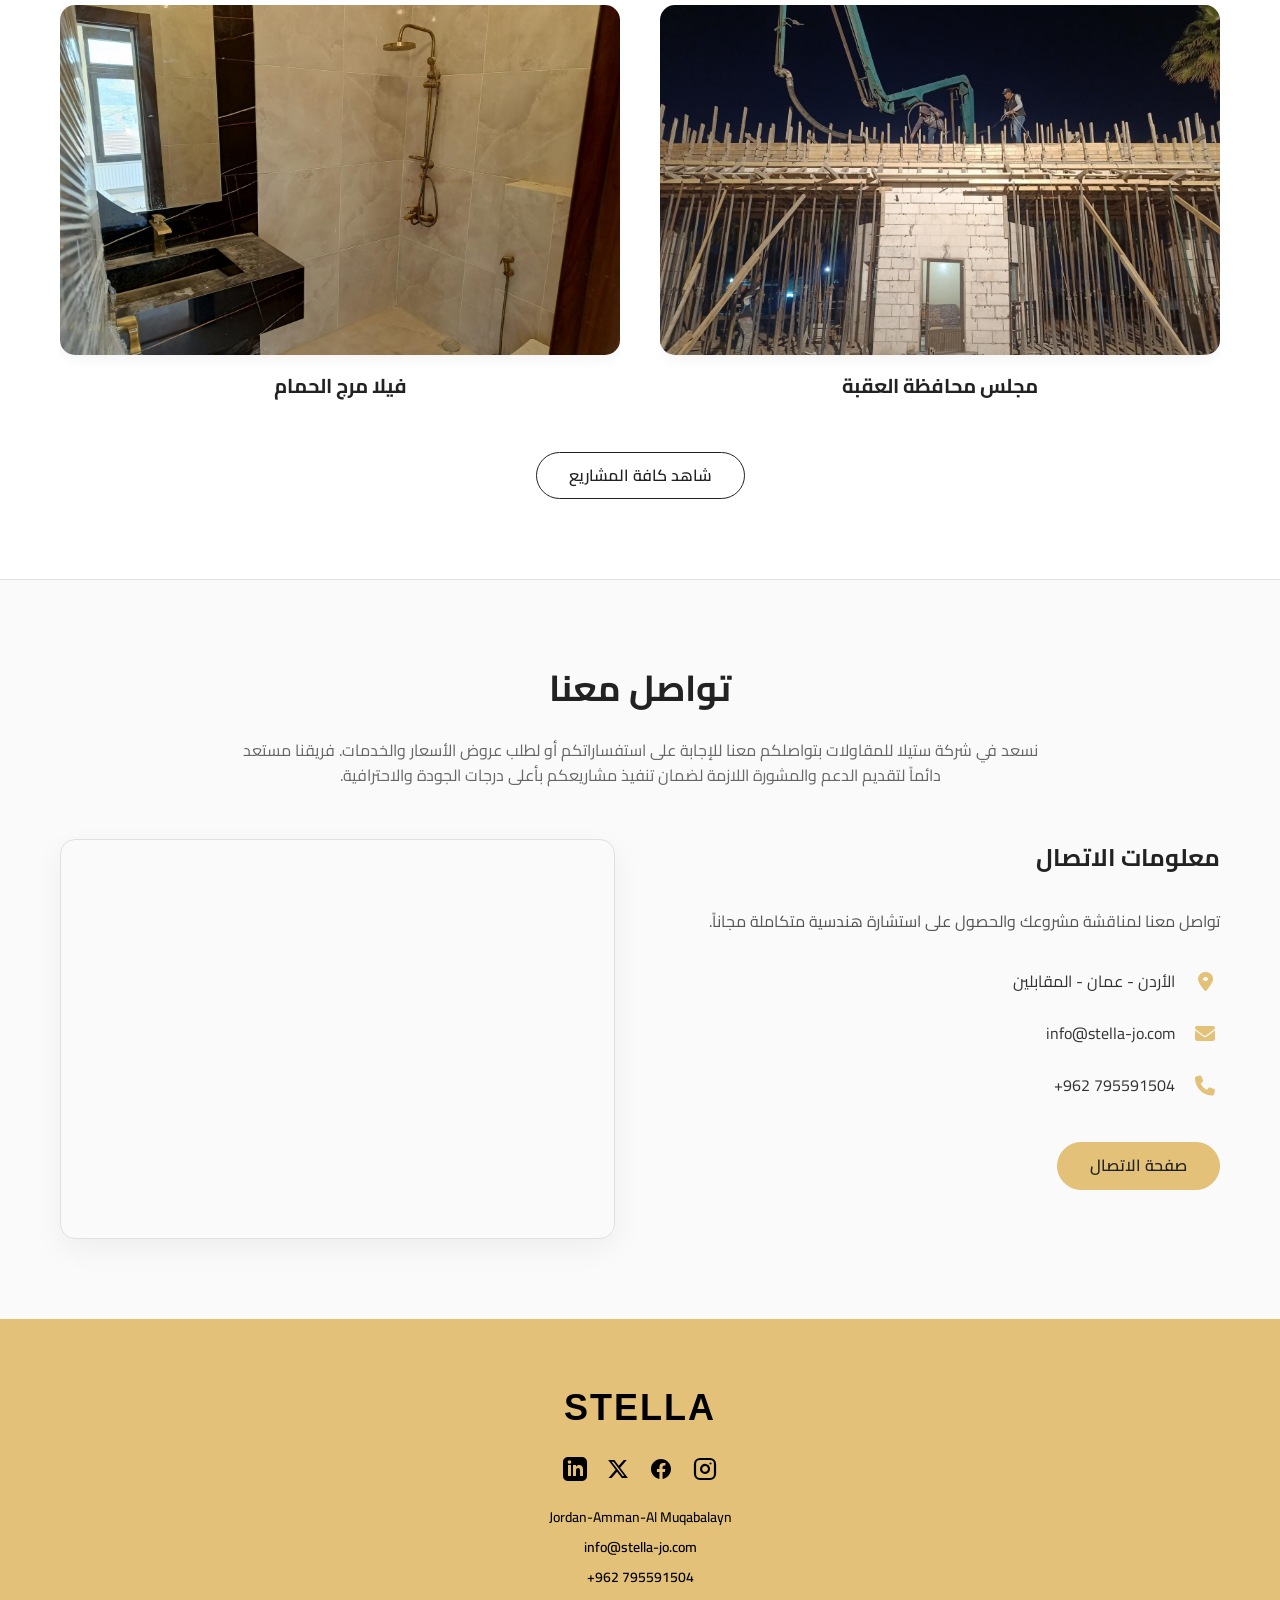
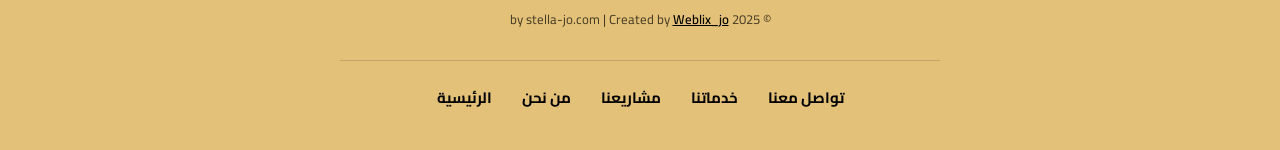
==== commit aed36210: ".html4" ====
--- a/index.html
+++ b/index.html
@@ -78,8 +78,8 @@
     <header>
         <div class="container nav-container">
             <div class="logo">
-                <a href="index.html">
-                    <img src="assets/images/logo.png" alt="ستيلا للمقاولات">
+                <a href="/"">
+                    <img width="949" height="673" src="assets/images/logo.png" alt="ستيلا للمقاولات">
                 </a>
             </div>
             
@@ -90,15 +90,15 @@
             </button>
             
             <nav class="nav-menu">
-                <a href="index.html" class="nav-link active">الرئيسية</a>
-                <a href="about-us.html" class="nav-link">من نحن</a>
-                <a href="our-project.html" class="nav-link">مشاريعنا</a>
-                <a href="services.html" class="nav-link">خدماتنا</a>
-                <a href="countact-us.html" class="nav-link">تواصل معنا</a>
+                <a href="/"" class="nav-link active">الرئيسية</a>
+                <a href="about-us"" class="nav-link">من نحن</a>
+                <a href="our-project"" class="nav-link">مشاريعنا</a>
+                <a href="services"" class="nav-link">خدماتنا</a>
+                <a href="countact-us"" class="nav-link">تواصل معنا</a>
             </nav>
 
             <div class="header-btn">
-                <a href="countact-us.html" class="btn-header">احجز استشارتك</a>
+                <a href="countact-us"" class="btn-header">احجز استشارتك</a>
             </div>
         </div>
     </header>
@@ -111,7 +111,7 @@
                 <h1 class="hero-title">شركة ستيلا للمقاولات</h1>
                 <p class="hero-description">ستيلا للمقاولات - شركة مقاولات رائدة في الأردن تقدم خدمات البناء، التشطيب، والصيانة بأعلى جودة واحترافية. نلتزم بتنفيذ المشاريع السكنية والتجارية وفقًا لأعلى المعايير الهندسية.</p>
                 <div>
-                    <a href="countact-us.html" class="btn btn-accent">احجز استشارتك</a>
+                    <a href="countact-us"" class="btn btn-accent">احجز استشارتك</a>
                 </div>
             </div>
         </div>
@@ -124,49 +124,49 @@
             <p class="section-subtitle">من التصاميم الأولية إلى التسليم النهائي، نرافقك في كل مرحلة. تصفّح خدماتنا المتنوعة، المصممة خصيصًا لتمنح مشاريعك البنية المتينة، التشطيب الدقيق، والديمومة التي تستحقها.</p>
             
             <div class="services-grid">
-                <a href="services.html#painting-decor" class="service-card">
-                    <div class="service-icon">
-                        <img loading="lazy" src="assets/images/paint-roller.png" alt="أعمال الدهان والديكور">
+                <a href="services#painting-decor"" class="service-card">
+                    <div class="service-icon">
+                        <img width="128" height="128" loading="lazy" src="assets/images/paint-roller.png" alt="أعمال الدهان والديكور">
                     </div>
                     <h3 class="service-title">أعمال الدهان والديكور</h3>
                     <p class="service-description">تطبيق أجود أنواع الدهانات الداخلية والخارجية والجبس بورد والديكورات العصرية بجودة ومظهر أنيق.</p>
                 </a>
                 
-                <a href="services.html#mep-works" class="service-card">
-                    <div class="service-icon">
-                        <img loading="lazy" src="assets/images/plug.png" alt="الأعمال الكهربائية">
+                <a href="services#mep-works"" class="service-card">
+                    <div class="service-icon">
+                        <img width="512" height="512" loading="lazy" src="assets/images/plug.png" alt="الأعمال الكهربائية">
                     </div>
                     <h3 class="service-title">الأعمال الكهربائية</h3>
                     <p class="service-description">تأسيس وتمديد الشبكات الكهربائية وأنظمة الإنارة بأعلى مستويات الأمان والجودة الهندسية.</p>
                 </a>
                 
-                <a href="services.html#stone-masonry" class="service-card">
-                    <div class="service-icon">
-                        <img loading="lazy" src="assets/images/brick-wall.png" alt="بناء الطوب والحجر">
+                <a href="services#stone-masonry"" class="service-card">
+                    <div class="service-icon">
+                        <img width="512" height="512" loading="lazy" src="assets/images/brick-wall.png" alt="بناء الطوب والحجر">
                     </div>
                     <h3 class="service-title">بناء الطوب والحجر</h3>
                     <p class="service-description">بناء وتجهيز واجهات الحجر الطبيعي والأسوار والأعمال الإنشائية بدقة عالية ومتانة فائقة.</p>
                 </a>
                 
-                <a href="services.html#tiling-marble" class="service-card">
-                    <div class="service-icon">
-                        <img loading="lazy" src="assets/images/tiles.png" alt="أعمال البلاط والرخام">
+                <a href="services#tiling-marble"" class="service-card">
+                    <div class="service-icon">
+                        <img width="512" height="512" loading="lazy" src="assets/images/tiles.png" alt="أعمال البلاط والرخام">
                     </div>
                     <h3 class="service-title">أعمال البلاط والرخام</h3>
                     <p class="service-description">تركيب جميع أنواع البورسلان والسيراميك والرخام للأرضيات والجدران بتشطيب راقٍ ومتقن.</p>
                 </a>
                 
-                <a href="services.html#plastering-works" class="service-card">
-                    <div class="service-icon">
-                        <img loading="lazy" src="assets/images/plastering.png" alt="القصارة الداخلية والخارجية">
+                <a href="services#plastering-works"" class="service-card">
+                    <div class="service-icon">
+                        <img width="512" height="512" loading="lazy" src="assets/images/plastering.png" alt="القصارة الداخلية والخارجية">
                     </div>
                     <h3 class="service-title">القصارة الداخلية والخارجية</h3>
                     <p class="service-description">تنفيذ أعمال القصارة بمواد ممتازة لضمان أسطح مستوية وقوية جاهزة لأعمال التشطيب النهائي.</p>
                 </a>
                 
-                <a href="services.html#doors-windows" class="service-card">
-                    <div class="service-icon">
-                        <img loading="lazy" src="assets/images/door.png" alt="الأبواب والشبابيك">
+                <a href="services#doors-windows"" class="service-card">
+                    <div class="service-icon">
+                        <img width="512" height="512" loading="lazy" src="assets/images/door.png" alt="الأبواب والشبابيك">
                     </div>
                     <h3 class="service-title">الأبواب والشبابيك</h3>
                     <p class="service-description">تركيب الأبواب الخشبية والمعدنية والألمنيوم والشبابيك العازلة بأعلى مستويات الجودة.</p>
@@ -174,7 +174,7 @@
             </div>
             
             <div style="text-align: center; margin-top: 50px;">
-                <a href="services.html" class="btn">شاهد المزيد</a>
+                <a href="services"" class="btn">شاهد المزيد</a>
             </div>
         </div>
     </section>
@@ -192,12 +192,12 @@
                     <div class="why-us-list-item">حلول مبتكرة وتقنيات حديثة تضمن كفاءة العمل ودقة النتائج.</div>
                 </div>
                 <div>
-                    <a href="about-us.html" class="btn">المزيد</a>
+                    <a href="about-us"" class="btn">المزيد</a>
                 </div>
             </div>
             
             <div class="why-us-image">
-                <img loading="lazy" src="assets/images/why-us.jpg" alt="لماذا ستيلا للمقاولات">
+                <img width="1600" height="911" loading="lazy" src="assets/images/why-us.jpg" alt="لماذا ستيلا للمقاولات">
             </div>
         </div>
     </section>
@@ -209,37 +209,37 @@
             <p class="section-subtitle">استعرض معنا مجموعة من أبرز مشاريعنا المنجزة، والتي تعكس خبرتنا ومهنيتنا في تنفيذ الأعمال الإنشائية والتشطيبية والصيانة بجودة عالية وضمن الجداول الزمنية المحددة.</p>
             
             <div class="projects-grid">
-                <a href="our-project.html" class="project-card">
+                <a href="our-project"" class="project-card">
                     <div class="project-image">
-                        <img loading="lazy" src="assets/images/project-andalusya.jpg" alt="فيلا الأندلسية">
+                        <img width="1600" height="1066" loading="lazy" src="assets/images/project-andalusya.jpg" alt="فيلا الأندلسية">
                     </div>
                     <h3 class="project-title">فيلا الأندلسية</h3>
                 </a>
                 
-                <a href="our-project.html" class="project-card">
+                <a href="our-project"" class="project-card">
                     <div class="project-image">
-                        <img loading="lazy" src="assets/images/project-aden.jpg" alt="فيلا حي عدن">
+                        <img width="1600" height="1066" loading="lazy" src="assets/images/project-aden.jpg" alt="فيلا حي عدن">
                     </div>
                     <h3 class="project-title">فيلا حي عدن</h3>
                 </a>
                 
-                <a href="our-project.html" class="project-card">
+                <a href="our-project"" class="project-card">
                     <div class="project-image">
-                        <img loading="lazy" src="assets/images/project-aqaba.jpg" alt="مجلس محافظة العقبة">
+                        <img width="1600" height="1200" loading="lazy" src="assets/images/project-aqaba.jpg" alt="مجلس محافظة العقبة">
                     </div>
                     <h3 class="project-title">مجلس محافظة العقبة</h3>
                 </a>
                 
-                <a href="our-project.html" class="project-card">
+                <a href="our-project"" class="project-card">
                     <div class="project-image">
-                        <img loading="lazy" src="assets/images/project-marj-hamam.jpg" alt="فيلا مرج الحمام">
+                        <img width="1600" height="1200" loading="lazy" src="assets/images/project-marj-hamam.jpg" alt="فيلا مرج الحمام">
                     </div>
                     <h3 class="project-title">فيلا مرج الحمام</h3>
                 </a>
             </div>
             
             <div style="text-align: center; margin-top: 50px;">
-                <a href="our-project.html" class="btn">شاهد كافة المشاريع</a>
+                <a href="our-project"" class="btn">شاهد كافة المشاريع</a>
             </div>
         </div>
     </section>
@@ -271,7 +271,7 @@
                     </div>
                     
                     <div style="margin-top: 10px;">
-                        <a href="countact-us.html" class="btn btn-accent">صفحة الاتصال</a>
+                        <a href="countact-us"" class="btn btn-accent">صفحة الاتصال</a>
                     </div>
                 </div>
                 
